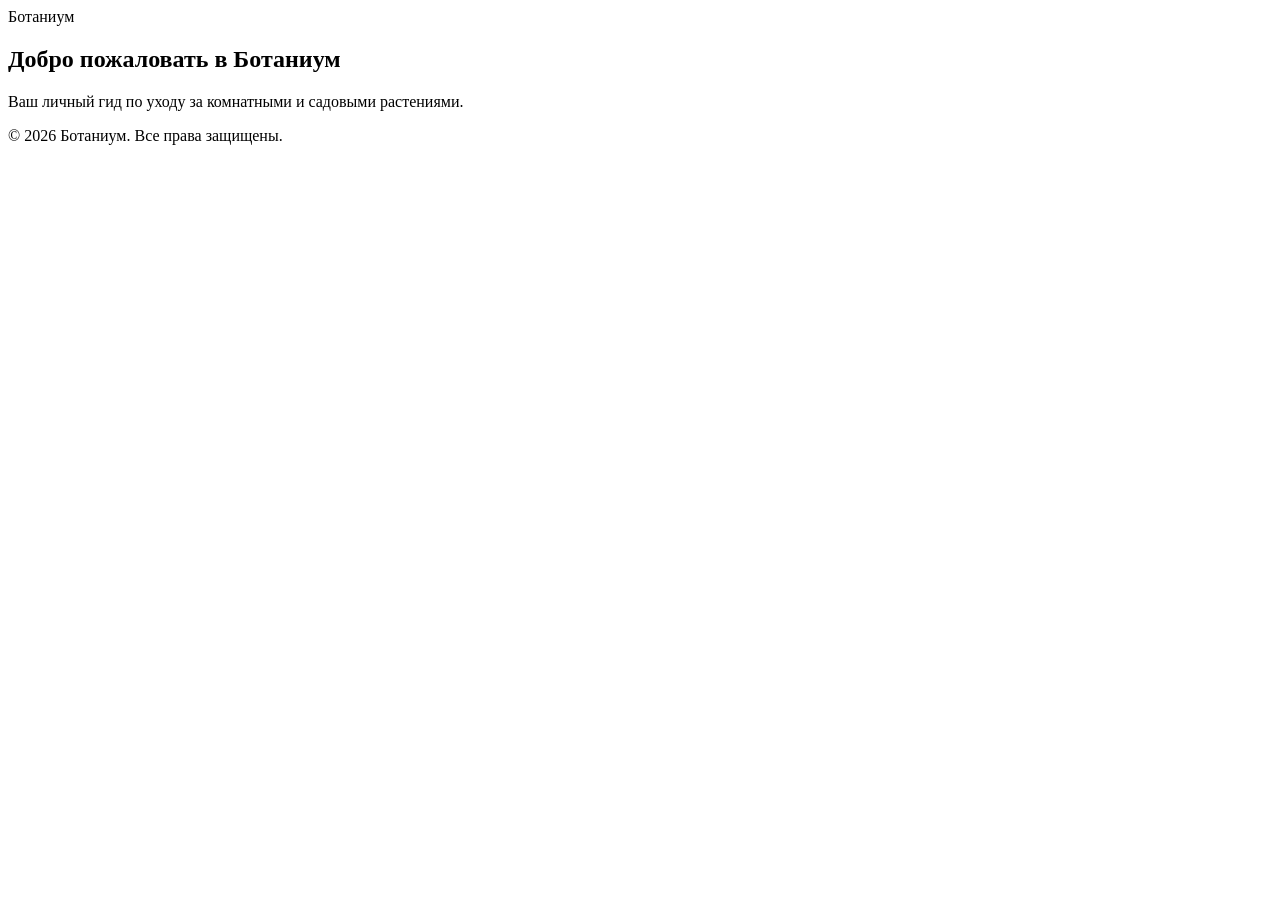
==== index.html @ 684abe04 "Инициализация структуры проекта и базовой разметки index.html" ====
<!DOCTYPE html>
<html lang="ru">
<head>
    <meta charset="UTF-8">
    <meta name="viewport" content="width=device-width, initial-scale=1.0">
    <title>Ботаниум — База знаний по уходу за растениями</title>
    <link rel="stylesheet" href="css/style.css">
</head>
<body>

    <header class="header">
        <div class="header__container">
            <span class="header__logo">Ботаниум</span>
        </div>
    </header>

    <main class="main-content">
        <section class="hero">
            <h1>Добро пожаловать в Ботаниум</h1>
            <p>Ваш личный гид по уходу за комнатными и садовыми растениями.</p>
        </section>
    </main>

    <footer class="footer">
        <p>&copy; 2026 Ботаниум. Все права защищены.</p>
    </footer>

 
    <script src="js/main.js"></script>
</body>
</html>
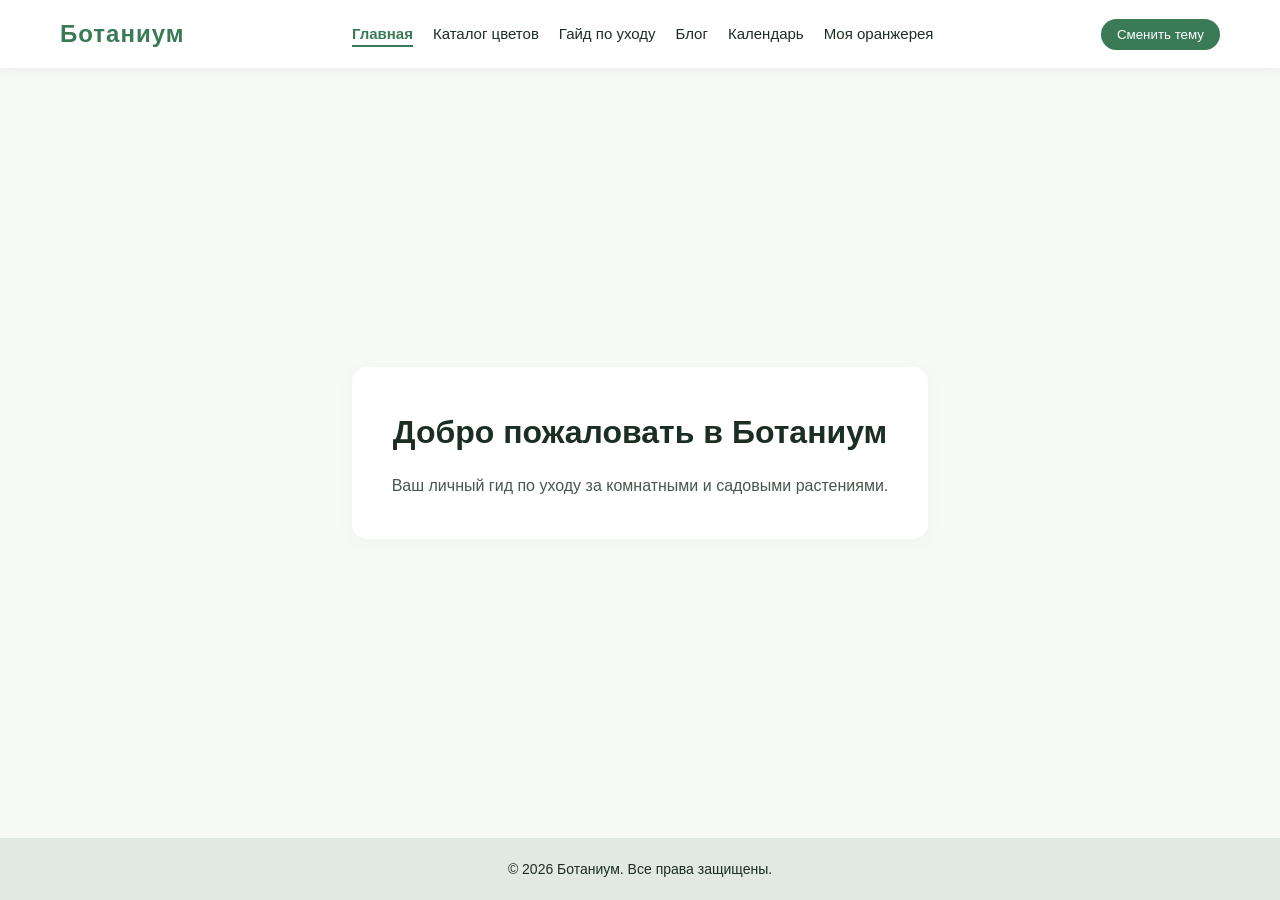
==== commit 3dc7c9b7: "Добавление навигационного меню и адаптивной темы оформления" ====
--- a/index.html
+++ b/index.html
@@ -10,7 +10,18 @@
 
     <header class="header">
         <div class="header__container">
-            <span class="header__logo">Ботаниум</span>
+            <a href="index.html" class="header__logo">Ботаниум</a>
+            <nav class="header__nav">
+                <ul class="header__menu">
+                    <li><a href="index.html" class="header__link active">Главная</a></li>
+                    <li><a href="catalog.html" class="header__link">Каталог цветов</a></li>
+                    <li><a href="plant-single.html" class="header__link">Гайд по уходу</a></li>
+                    <li><a href="blog.html" class="header__link">Блог</a></li>
+                    <li><a href="calendar.html" class="header__link">Календарь</a></li>
+                    <li><a href="profile.html" class="header__link">Моя оранжерея</a></li>
+                </ul>
+            </nav>
+            <button id="theme-toggle" class="theme-toggle-btn">Сменить тему</button>
         </div>
     </header>
 
@@ -25,7 +36,6 @@
         <p>&copy; 2026 Ботаниум. Все права защищены.</p>
     </footer>
 
- 
     <script src="js/main.js"></script>
 </body>
 </html>
--- a/css/style.css
+++ b/css/style.css
@@ -0,0 +1,157 @@
+:root {
+    --bg-color: #f7f9f6;          
+    --text-color: #1c2e24;        
+    --accent-color: #3b7a57;      
+    --card-bg: #ffffff;           
+    --footer-bg: #e2e8e4;         
+    --transition: all 0.3s ease;  
+}
+
+[data-theme="dark"] {
+    --bg-color: #121c17;          
+    --text-color: #ecf3ef;        
+    --accent-color: #52b788;      
+    --card-bg: #1b2a22;           
+    --footer-bg: #0b110e;         
+}
+
+* {
+    margin: 0;
+    padding: 0;
+    box-sizing: border-box;
+}
+
+body {
+    font-family: 'Montserrat', sans-serif;
+    background-color: var(--bg-color);
+    color: var(--text-color);
+    line-height: 1.6;
+    transition: var(--transition);
+    display: flex;
+    flex-direction: column;
+    min-height: 100vh;
+}
+
+.header {
+    background-color: var(--card-bg);
+    box-shadow: 0 2px 10px rgba(0,0,0,0.05);
+    padding: 15px 0;
+    position: sticky;
+    top: 0;
+    z-index: 100;
+    transition: var(--transition);
+}
+
+.header__container {
+    max-width: 1200px;
+    margin: 0 auto;
+    padding: 0 20px;
+    display: flex;
+    justify-content: space-between;
+    align-items: center;
+    flex-wrap: wrap;
+    gap: 15px;
+}
+
+.header__logo {
+    font-size: 24px;
+    font-weight: 700;
+    color: var(--accent-color);
+    letter-spacing: 1px;
+    text-decoration: none;
+}
+
+.header__menu {
+    display: flex;
+    list-style: none;
+    gap: 20px;
+    flex-wrap: wrap;
+}
+
+.header__link {
+    text-decoration: none;
+    color: var(--text-color);
+    font-weight: 500;
+    font-size: 15px;
+    transition: var(--transition);
+    padding: 5px 0;
+    position: relative;
+}
+
+.header__link::after {
+    content: '';
+    position: absolute;
+    width: 0;
+    height: 2px;
+    bottom: 0;
+    left: 0;
+    background-color: var(--accent-color);
+    transition: var(--transition);
+}
+
+.header__link:hover::after,
+.header__link.active::after {
+    width: 100%;
+}
+
+.header__link:hover {
+    color: var(--accent-color);
+}
+
+.header__link.active {
+    color: var(--accent-color);
+    font-weight: 700;
+}
+
+.theme-toggle-btn {
+    background: var(--accent-color);
+    color: #ffffff;
+    border: none;
+    padding: 8px 16px;
+    border-radius: 20px;
+    cursor: pointer;
+    font-weight: 500;
+    font-family: inherit;
+    transition: var(--transition);
+}
+
+.theme-toggle-btn:hover {
+    opacity: 0.9;
+    transform: scale(1.05);
+}
+
+.main-content {
+    flex: 1 0 auto;
+    display: flex;
+    align-items: center;
+    justify-content: center;
+    padding: 40px 20px;
+}
+
+.hero {
+    text-align: center;
+    max-width: 600px;
+    background-color: var(--card-bg);
+    padding: 40px;
+    border-radius: 15px;
+    box-shadow: 0 4px 20px rgba(0,0,0,0.03);
+    transition: var(--transition);
+}
+
+.hero h1 {
+    font-size: 32px;
+    margin-bottom: 15px;
+}
+
+.hero p {
+    font-size: 16px;
+    opacity: 0.8;
+}
+
+.footer {
+    background-color: var(--footer-bg);
+    text-align: center;
+    padding: 20px;
+    font-size: 14px;
+    transition: var(--transition);
+}
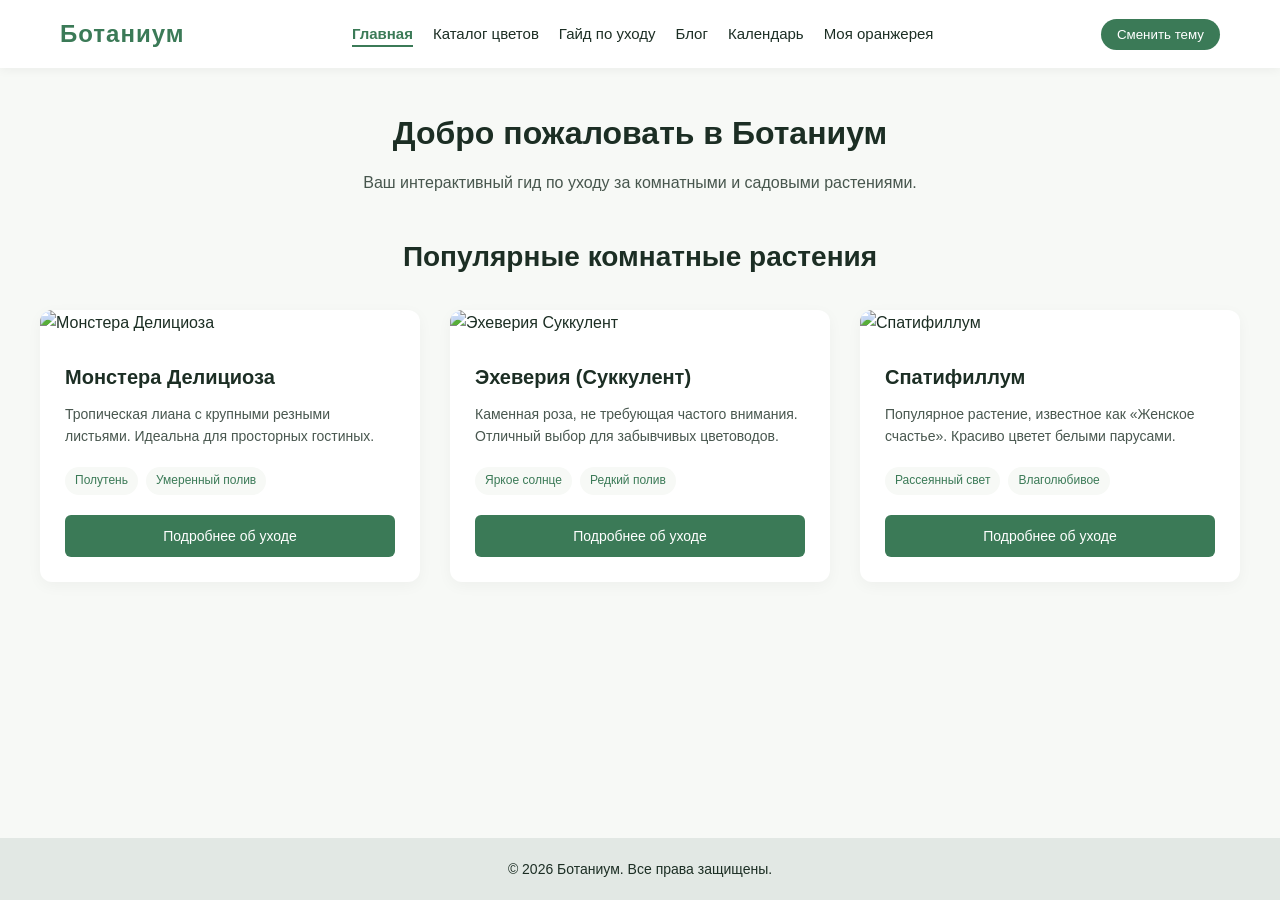
==== commit 81ae6c7c: "Добавление карточек популярных растений и фото на главную страницу" ====
--- a/index.html
+++ b/index.html
@@ -27,8 +27,53 @@
 
     <main class="main-content">
         <section class="hero">
-            <h1>Добро пожаловать в Ботаниум</h1>
-            <p>Ваш личный гид по уходу за комнатными и садовыми растениями.</p>
+            <h1 class="hero__title">Добро пожаловать в Ботаниум</h1>
+            <p class="hero__subtitle">Ваш интерактивный гид по уходу за комнатными и садовыми растениями.</p>
+        </section>
+
+        <section class="popular-plants">
+            <h2 class="section-title">Популярные комнатные растения</h2>
+            
+            <div class="plants-grid">
+                <article class="plant-card">
+                    <img src="https://topplant.ru/assets/images/products/4603/monstera-deliciosa-27-150-2.jpg" alt="Монстера Делициоза" class="plant-card__img">
+                    <div class="plant-card__content">
+                        <h3 class="plant-card__title">Монстера Делициоза</h3>
+                        <p class="plant-card__desc">Тропическая лиана с крупными резными листьями. Идеальна для просторных гостиных.</p>
+                        <div class="plant-card__tags">
+                            <span class="tag">Полутень</span>
+                            <span class="tag">Умеренный полив</span>
+                        </div>
+                        <a href="plant-single.html" class="plant-card__btn">Подробнее об уходе</a>
+                    </div>
+                </article>
+
+                <article class="plant-card">
+                    <img src="https://grinoteka.ru/upload/iblock/7d9/fp9epuaseqg1rqvn416pbyj2z0089331.jpg" alt="Эхеверия Суккулент" class="plant-card__img">
+                    <div class="plant-card__content">
+                        <h3 class="plant-card__title">Эхеверия (Суккулент)</h3>
+                        <p class="plant-card__desc">Каменная роза, не требующая частого внимания. Отличный выбор для забывчивых цветоводов.</p>
+                        <div class="plant-card__tags">
+                            <span class="tag">Яркое солнце</span>
+                            <span class="tag">Редкий полив</span>
+                        </div>
+                        <a href="plant-single.html" class="plant-card__btn">Подробнее об уходе</a>
+                    </div>
+                </article>
+
+                <article class="plant-card">
+                     <img src="https://orchidea-shop.ru/base/data/5791mid.jpg" alt="Спатифиллум" class="plant-card__img">
+                    <div class="plant-card__content">
+                        <h3 class="plant-card__title">Спатифиллум</h3>
+                        <p class="plant-card__desc">Популярное растение, известное как «Женское счастье». Красиво цветет белыми парусами.</p>
+                        <div class="plant-card__tags">
+                            <span class="tag">Рассеянный свет</span>
+                            <span class="tag">Влаголюбивое</span>
+                        </div>
+                        <a href="plant-single.html" class="plant-card__btn">Подробнее об уходе</a>
+                    </div>
+                </article>
+            </div>
         </section>
     </main>
 
--- a/css/style.css
+++ b/css/style.css
@@ -122,30 +122,121 @@
 
 .main-content {
     flex: 1 0 auto;
+    padding: 40px 20px;
+}
+
+.hero {
+    display: flex;
+    flex-direction: column;
+    gap: 10px;
+    text-align: center;
+    margin-bottom: 40px;
+}
+
+.hero__title {
+    font-size: 32px;
+    color: var(--text-color);
+}
+
+.hero__subtitle {
+    font-size: 16px;
+    opacity: 0.8;
+}
+
+.popular-plants {
+    max-width: 1200px;
+    margin: 0 auto;
+    width: 100%;
+}
+
+.section-title {
+    font-size: 28px;
+    text-align: center;
+    margin-bottom: 30px;
+    color: var(--text-color);
+}
+
+.plants-grid {
+    display: grid;
+    grid-template-columns: repeat(auto-fit, minmax(300px, 1fr));
+    gap: 30px;
+}
+
+.plant-card {
+    background-color: var(--card-bg);
+    border-radius: 12px;
+    overflow: hidden;
+    box-shadow: 0 4px 15px rgba(0, 0, 0, 0.04);
+    display: flex;
+    flex-direction: column;
+    transition: var(--transition);
+}
+
+.plant-card:hover {
+    transform: translateY(-5px);
+    box-shadow: 0 8px 25px rgba(0, 0, 0, 0.08);
+}
+
+.plant-card__image-placeholder {
+    height: 200px;
+    background-color: var(--footer-bg);
     display: flex;
     align-items: center;
     justify-content: center;
-    padding: 40px 20px;
-}
-
-.hero {
-    text-align: center;
-    max-width: 600px;
-    background-color: var(--card-bg);
-    padding: 40px;
+    font-size: 64px;
+}
+
+.plant-card__content {
+    padding: 25px;
+    display: flex;
+    flex-direction: column;
+    flex-grow: 1;
+}
+
+.plant-card__title {
+    font-size: 20px;
+    margin-bottom: 10px;
+    color: var(--text-color);
+}
+
+.plant-card__desc {
+    font-size: 14px;
+    opacity: 0.8;
+    margin-bottom: 20px;
+    flex-grow: 1;
+    color: var(--text-color);
+}
+
+.plant-card__tags {
+    display: flex;
+    gap: 8px;
+    margin-bottom: 20px;
+    flex-wrap: wrap;
+}
+
+.tag {
+    background-color: var(--bg-color);
+    color: var(--accent-color);
+    padding: 4px 10px;
     border-radius: 15px;
-    box-shadow: 0 4px 20px rgba(0,0,0,0.03);
-    transition: var(--transition);
-}
-
-.hero h1 {
-    font-size: 32px;
-    margin-bottom: 15px;
-}
-
-.hero p {
-    font-size: 16px;
-    opacity: 0.8;
+    font-size: 12px;
+    font-weight: 500;
+}
+
+.plant-card__btn {
+    text-decoration: none;
+    background-color: var(--accent-color);
+    color: #ffffff;
+    text-align: center;
+    padding: 10px;
+    border-radius: 6px;
+    font-weight: 500;
+    font-size: 14px;
+    transition: var(--transition);
+}
+
+.plant-card__btn:hover {
+    filter: brightness(1.1);
 }
 
 .footer {
@@ -154,4 +245,5 @@
     padding: 20px;
     font-size: 14px;
     transition: var(--transition);
+    color: var(--text-color);
 }
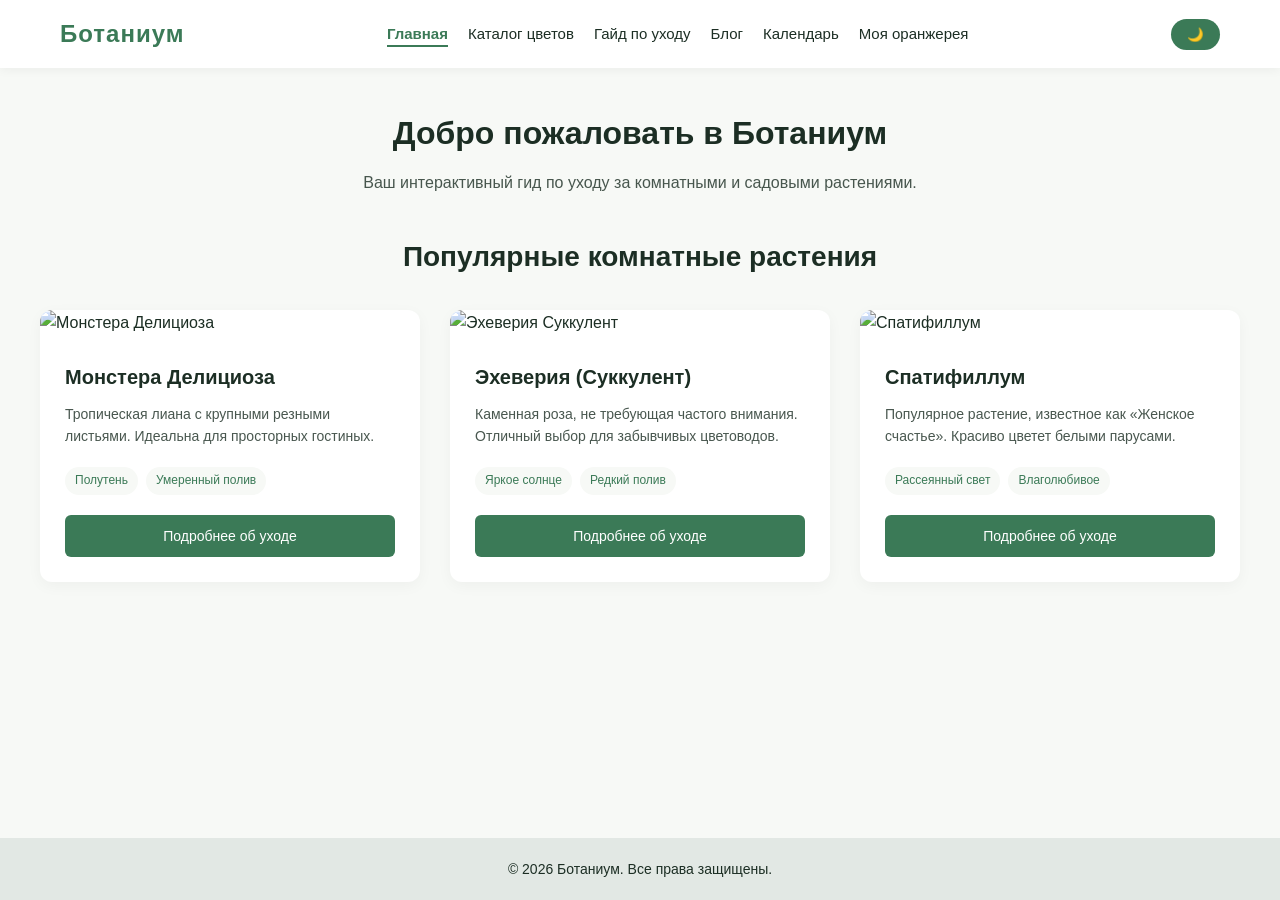
==== commit aacfcc5d: "Теперь точно финальная загрузка, корректировка шапки сайта для просмотра в телефоне" ====
--- a/index.html
+++ b/index.html
@@ -21,7 +21,7 @@
                     <li><a href="profile.html" class="header__link">Моя оранжерея</a></li>
                 </ul>
             </nav>
-            <button id="theme-toggle" class="theme-toggle-btn">Сменить тему</button>
+            <button id="theme-toggle" class="theme-toggle-btn theme-toggle-btn--circle">🌙</button>
         </div>
     </header>
 
@@ -81,6 +81,7 @@
         <p>&copy; 2026 Ботаниум. Все права защищены.</p>
     </footer>
 
+    <script src="https://unpkg.com/scrollreveal"></script>
     <script src="js/main.js"></script>
 </body>
 </html>
--- a/css/style.css
+++ b/css/style.css
@@ -124,7 +124,7 @@
     flex: 1 0 auto;
     padding: 40px 20px;
 }
-
+  /*css отвечает за добавление фотографий и карточек*/
 .hero {
     display: flex;
     flex-direction: column;
@@ -246,4 +246,368 @@
     font-size: 14px;
     transition: var(--transition);
     color: var(--text-color);
+}
+
+/*стиль для кнопки удалить*/
+
+.delete-from-greenhouse-btn {
+    background-color: #a3b19b !important;
+    color: #ffffff;
+}
+
+.delete-from-greenhouse-btn:hover {
+    background-color: #c25953 !important; 
+}
+
+.greenhouse-subtitle {
+    text-align: center;
+    font-size: 16px;
+    opacity: 0.7;
+    margin-top: 20px;
+    color: var(--text-color);
+}
+
+/*стиль для блога и калькулятора*/
+.blog-main {
+    display: flex;
+    justify-content: center;
+    align-items: flex-start;
+    width: 100%;
+    padding: 40px 20px;
+}
+
+.blog-center-wrapper {
+    max-width: 800px;
+    width: 100%;
+    display: flex;
+    flex-direction: column;
+    align-items: center;
+}
+
+.blog-section, .facts-section, .calculator-section {
+    width: 100%;
+    margin-bottom: 40px;
+}
+
+.blog-card {
+    background-color: var(--card-bg);
+    padding: 30px;
+    border-radius: 12px;
+    box-shadow: 0 4px 20px rgba(0, 0, 0, 0.05);
+    border-left: 5px solid var(--accent-color);
+    transition: var(--transition);
+    margin-bottom: 25px;
+    width: 100%;
+}
+
+.blog-card:hover {
+    transform: translateY(-3px);
+    box-shadow: 0 8px 30px rgba(0, 0, 0, 0.08);
+}
+
+.blog-card__title {
+    font-size: 20px;
+    font-weight: 700;
+    margin-bottom: 12px;
+    color: var(--text-color);
+    letter-spacing: 0.3px;
+}
+
+.blog-card__text {
+    font-size: 15px;
+    line-height: 1.7;
+    color: var(--text-color);
+    opacity: 0.85;
+}
+
+.fact-item {
+    background-color: var(--card-bg);
+    padding: 20px;
+    border-radius: 12px;
+    box-shadow: 0 4px 15px rgba(0, 0, 0, 0.03);
+    display: flex;
+    align-items: center;
+    gap: 15px;
+    transition: var(--transition);
+    margin-bottom: 15px;
+}
+
+.fact-item:hover {
+    transform: translateX(5px);
+}
+
+.fact-icon {
+    font-size: 28px;
+    background-color: var(--bg-color);
+    padding: 10px;
+    border-radius: 50%;
+    display: flex;
+    align-items: center;
+    justify-content: center;
+    min-width: 50px;
+    height: 50px;
+}
+
+.fact-item p {
+    font-size: 14px;
+    color: var(--text-color);
+    line-height: 1.5;
+}
+
+.calc-box {
+    background-color: var(--card-bg);
+    padding: 35px;
+    border-radius: 12px;
+    box-shadow: 0 4px 20px rgba(0, 0, 0, 0.05);
+    width: 100%;
+    margin-top: 10px;
+}
+
+.calc-box__desc {
+    font-size: 15px;
+    opacity: 0.8;
+    margin-bottom: 25px;
+    text-align: center;
+    color: var(--text-color);
+    line-height: 1.6;
+}
+
+.calc-form {
+    display: flex;
+    flex-direction: column;
+    gap: 20px;
+    max-width: 500px;
+    margin: 0 auto;
+}
+
+.form-group {
+    display: flex;
+    flex-direction: column;
+    gap: 8px;
+}
+
+.form-group label {
+    font-size: 14px;
+    font-weight: 500;
+    color: var(--text-color);
+    text-align: left;
+}
+
+.form-group select, 
+.form-group input {
+    padding: 12px 15px;
+    border-radius: 8px;
+    border: 1px solid var(--footer-bg);
+    background-color: var(--bg-color);
+    color: var(--text-color);
+    font-family: inherit;
+    font-size: 14px;
+    outline: none;
+    transition: var(--transition);
+    width: 100%;
+}
+
+.form-group select:focus, 
+.form-group input:focus {
+    border-color: var(--accent-color);
+    box-shadow: 0 0 0 3px rgba(59, 122, 87, 0.1);
+}
+
+.calc-btn {
+    cursor: pointer;
+    padding: 14px;
+    font-size: 15px;
+    font-weight: 600;
+    border-radius: 8px;
+    background-color: var(--accent-color);
+    color: #ffffff;
+    transition: var(--transition);
+    width: 100%;
+    margin-top: 10px;
+    border: none;
+}
+
+.calc-btn:hover {
+    filter: brightness(1.1);
+    transform: translateY(-1px);
+}
+
+.calc-results {
+    margin-top: 30px;
+    padding: 25px;
+    border-radius: 8px;
+    background-color: var(--bg-color);
+    border-left: 4px solid var(--accent-color);
+    color: var(--text-color);
+    max-width: 500px;
+    margin-left: auto;
+    margin-right: auto;
+    text-align: left;
+}
+
+.calc-results h3 {
+    font-size: 18px;
+    margin-bottom: 15px;
+    color: var(--text-color);
+    font-weight: 700;
+}
+
+.calc-results p {
+    font-size: 15px;
+    margin-bottom: 10px;
+    display: flex;
+    justify-content: space-between;
+    border-bottom: 1px dashed var(--footer-bg);
+    padding-bottom: 5px;
+}
+
+.calc-results p:last-child {
+    margin-bottom: 0;
+    border-bottom: none;
+    padding-bottom: 0;
+}
+
+.calc-results strong {
+    color: var(--accent-color);
+    font-weight: 700;
+}
+
+.hidden {
+    display: none !important;
+}
+
+/*стиль для календаря*/
+.calendar-main {
+    display: flex;
+    justify-content: center;
+    align-items: flex-start;
+    width: 100%;
+    padding: 40px 20px;
+}
+
+.calendar-wrapper {
+    max-width: 800px;
+    width: 100%;
+    display: flex;
+    flex-direction: column;
+    align-items: center;
+}
+
+.seasons-section, .weather-section {
+    width: 100%;
+    margin-bottom: 40px;
+}
+
+.weather-actions {
+    display: flex;
+    justify-content: center;
+    width: 100%;
+}
+
+.weather-tip-box {
+    margin-top: 20px;
+    padding: 15px;
+    background-color: var(--card-bg);
+    border-radius: 6px;
+    border-left: 4px solid var(--accent-color);
+    font-size: 14px;
+    font-weight: 500;
+    line-height: 1.6;
+    box-shadow: 0 2px 10px rgba(0,0,0,0.02);
+}
+
+/*стиль для гайда по уходу*/
+.guide-main {
+    display: flex;
+    justify-content: center;
+    align-items: flex-start;
+    width: 100%;
+    padding: 40px 20px;
+}
+
+.guide-hero {
+    width: 100%;
+    text-align: center;
+    margin-bottom: 30px;
+}
+
+.guide-cover-img {
+    width: 100%;
+    max-width: 500px;
+    height: auto; 
+    object-fit: contain;
+    border-radius: 12px;
+    box-shadow: 0 4px 20px rgba(0, 0, 0, 0.08);
+    margin-top: 10px;
+}
+
+.guide-content {
+    width: 100%;
+}
+/*медиа запросы*/
+@media (max-width: 768px) {
+
+    .header__container {
+        display: flex;
+        flex-direction: column !important;
+        align-items: center;
+        justify-content: center;
+        text-align: center;
+        padding: 15px 10px;
+        gap: 15px;
+    }
+
+    .header__logo {
+        font-size: 22px;
+        font-weight: 700;
+        margin: 0;
+        text-align: center;
+    }
+
+    .header__logo::before {
+        content: '🌿'; 
+    }
+    
+    .header__nav {
+        width: 100%;
+        margin: 0;
+        overflow: visible;
+        white-space: normal;
+    }
+
+    .header__menu {
+        display: flex;
+        flex-direction: row !important;
+        flex-wrap: wrap;
+        justify-content: center;
+        align-items: center;
+        gap: 12px 18px;
+        padding: 0;
+        list-style: none;
+    }
+    .header__link {
+        font-size: 15px;
+        font-weight: 500;
+        padding: 4px 0;
+        background: none;
+        border: none;
+        border-radius: 0;
+        color: var(--text-color);
+    }
+
+    .header__link::after {
+        display: block;
+        height: 2px;
+    }
+
+    .theme-toggle-btn {
+        display: inline-block;
+        width: auto;
+        max-width: 160px;
+        padding: 8px 16px;
+        font-size: 13px;
+        border-radius: 20px;
+        margin: 5px auto 0 auto;
+        order: 4;
+    }
 }
